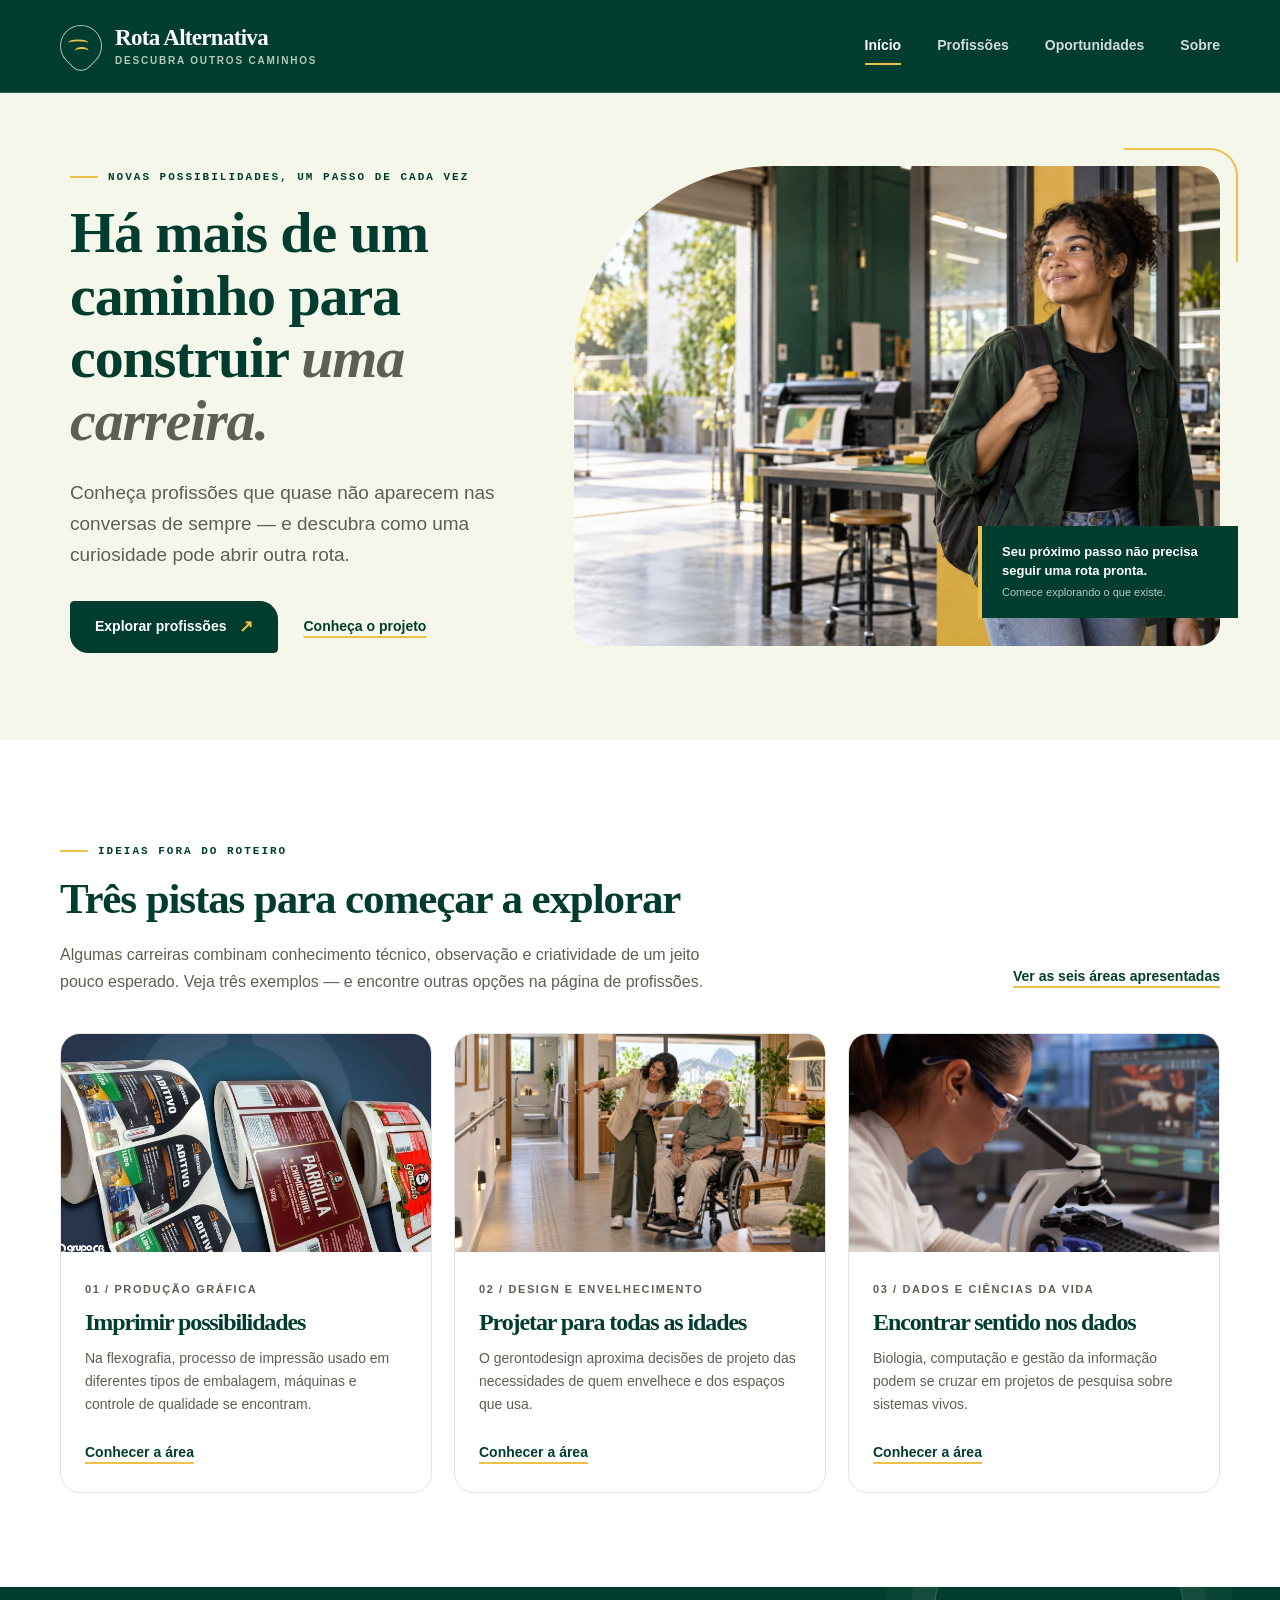
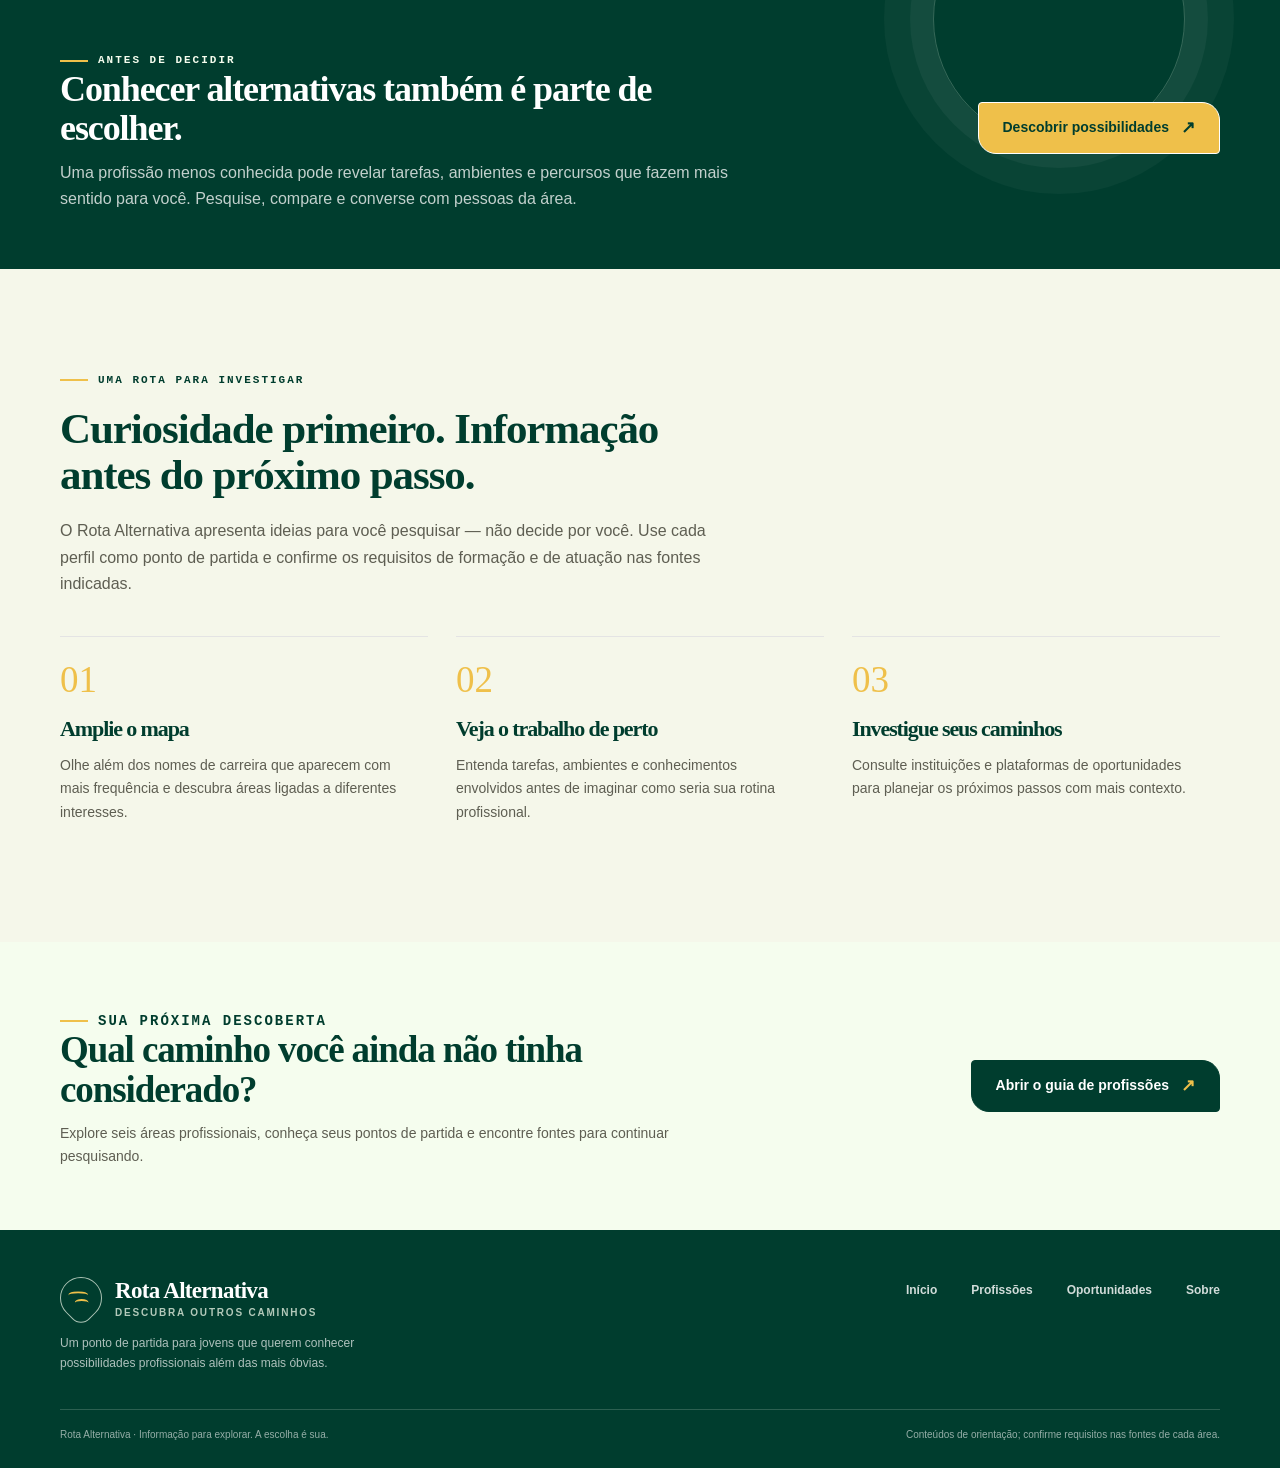
==== inicio.html @ d3d44b03 "Add initial HTML structure for inicio.html" ====
<!doctype html>
<html lang="pt-BR">
<head>
  <meta charset="utf-8">
  <meta name="viewport" content="width=device-width, initial-scale=1">
  <meta name="description" content="Conheça profissões pouco divulgadas e descubra outros caminhos para construir seu futuro profissional.">
  <title>Início | Rota Alternativa</title>
 <link rel="stylesheet" href="css/estilos.css">
</head>
<body>
  <a class="skip-link" href="#conteudo">Ir para o conteúdo principal</a>
  <header class="site-header">
    <div class="site-header__inner">
      <a class="brand" href="index.html" aria-label="Rota Alternativa — início">
        <span class="brand-mark" aria-hidden="true"></span>
        <span><span class="brand-name">Rota Alternativa</span><span class="brand-caption">Descubra outros caminhos</span></span>
      </a>
      <nav class="main-nav" aria-label="Navegação principal">
        <a href="index.html" aria-current="page">Início</a>
        <a href="profissoes.html">Profissões</a>
        <a href="oportunidades.html">Oportunidades</a>
        <a href="sobre.html">Sobre</a>
      </nav>
    </div>
  </header>

  <main id="conteudo">
    <section class="home-hero">
      <div class="container hero-layout">
        <div class="hero-copy">
          <p class="eyebrow">Novas possibilidades, um passo de cada vez</p>
          <h1>Há mais de um caminho para construir <span>uma carreira.</span></h1>
          <p class="lead">Conheça profissões que quase não aparecem nas conversas de sempre — e descubra como uma curiosidade pode abrir outra rota.</p>
          <div class="hero-actions">
            <a class="button" href="profissoes.html">Explorar profissões</a>
            <a class="text-link" href="sobre.html">Conheça o projeto</a>
          </div>
        </div>
        <figure class="hero-visual">
          <img src="img/hero.jpg" width="2560" height="1440" alt="Jovem profissional diante de uma oficina técnica iluminada, cercada por equipamentos de trabalho">
          <figcaption class="hero-visual__label">Seu próximo passo não precisa seguir uma rota pronta.<span>Comece explorando o que existe.</span></figcaption>
        </figure>
      </div>
    </section>

    <section class="section" aria-labelledby="destaques-titulo">
      <div class="container">
        <div class="section-heading-row">
          <div class="section-intro">
            <p class="eyebrow">Ideias fora do roteiro</p>
            <h2 id="destaques-titulo">Três pistas para começar a explorar</h2>
            <p>Algumas carreiras combinam conhecimento técnico, observação e criatividade de um jeito pouco esperado. Veja três exemplos — e encontre outras opções na página de profissões.</p>
          </div>
          <a class="text-link" href="profissoes.html">Ver as seis áreas apresentadas</a>
        </div>
        <div class="career-grid">
          <article class="career-card">
            <figure class="career-card__image">
              <img src="img/flexografia.jpg" width="2304" height="1536" loading="lazy" alt="Profissional acompanha uma impressora industrial de embalagens">
            </figure>
            <div class="career-card__body">
              <span class="card-index">01 / PRODUÇÃO GRÁFICA</span>
              <h3>Imprimir possibilidades</h3>
              <p>Na flexografia, processo de impressão usado em diferentes tipos de embalagem, máquinas e controle de qualidade se encontram.</p>
              <a class="text-link" href="profissoes.html#flexografia">Conhecer a área</a>
            </div>
          </article>
          <article class="career-card">
            <figure class="career-card__image">
              <img src="img/gerontodesign.jpg" width="2304" height="1536" loading="lazy" alt="Designer conversa com uma pessoa idosa em um ambiente residencial acessível">
            </figure>
            <div class="career-card__body">
              <span class="card-index">02 / DESIGN E ENVELHECIMENTO</span>
              <h3>Projetar para todas as idades</h3>
              <p>O gerontodesign aproxima decisões de projeto das necessidades de quem envelhece e dos espaços que usa.</p>
              <a class="text-link" href="profissoes.html#gerontodesign">Conhecer a área</a>
            </div>
          </article>
          <article class="career-card">
            <figure class="career-card__image">
              <img src="img/bioinformacionista.png" width="2304" height="1536" loading="lazy" alt="Pesquisadora analisa visualizações de dados genéticos em um laboratório">
            </figure>
            <div class="career-card__body">
              <span class="card-index">03 / DADOS E CIÊNCIAS DA VIDA</span>
              <h3>Encontrar sentido nos dados</h3>
              <p>Biologia, computação e gestão da informação podem se cruzar em projetos de pesquisa sobre sistemas vivos.</p>
              <a class="text-link" href="profissoes.html#bioinformacionista">Conhecer a área</a>
            </div>
          </article>
        </div>
      </div>
    </section>

    <section class="insight-band" aria-labelledby="explorar-titulo">
      <div class="container insight-band__inner">
        <div>
          <p class="eyebrow">Antes de decidir</p>
          <h2 id="explorar-titulo">Conhecer alternativas também é parte de escolher.</h2>
          <p>Uma profissão menos conhecida pode revelar tarefas, ambientes e percursos que fazem mais sentido para você. Pesquise, compare e converse com pessoas da área.</p>
        </div>
        <a class="button button--light" href="oportunidades.html">Descobrir possibilidades</a>
      </div>
    </section>

    <section class="section section--bege" aria-labelledby="metodo-titulo">
      <div class="container">
        <div class="section-intro">
          <p class="eyebrow">Uma rota para investigar</p>
          <h2 id="metodo-titulo">Curiosidade primeiro. Informação antes do próximo passo.</h2>
          <p>O Rota Alternativa apresenta ideias para você pesquisar — não decide por você. Use cada perfil como ponto de partida e confirme os requisitos de formação e de atuação nas fontes indicadas.</p>
        </div>
        <div class="value-grid">
          <article class="value-card">
            <span class="value-card__number">01</span>
            <h3>Amplie o mapa</h3>
            <p>Olhe além dos nomes de carreira que aparecem com mais frequência e descubra áreas ligadas a diferentes interesses.</p>
          </article>
          <article class="value-card">
            <span class="value-card__number">02</span>
            <h3>Veja o trabalho de perto</h3>
            <p>Entenda tarefas, ambientes e conhecimentos envolvidos antes de imaginar como seria sua rotina profissional.</p>
          </article>
          <article class="value-card">
            <span class="value-card__number">03</span>
            <h3>Investigue seus caminhos</h3>
            <p>Consulte instituições e plataformas de oportunidades para planejar os próximos passos com mais contexto.</p>
          </article>
        </div>
      </div>
    </section>

    <section class="closing-cta" aria-labelledby="cta-titulo">
      <div class="container closing-cta__inner">
        <div>
          <p class="eyebrow">Sua próxima descoberta</p>
          <h2 id="cta-titulo">Qual caminho você ainda não tinha considerado?</h2>
          <p>Explore seis áreas profissionais, conheça seus pontos de partida e encontre fontes para continuar pesquisando.</p>
        </div>
        <a class="button" href="profissoes.html">Abrir o guia de profissões</a>
      </div>
    </section>
  </main>

  <footer class="site-footer">
    <div class="container">
      <div class="site-footer__top">
        <div>
          <a class="brand" href="index.html" aria-label="Rota Alternativa — início">
            <span class="brand-mark" aria-hidden="true"></span>
            <span><span class="brand-name">Rota Alternativa</span><span class="brand-caption">Descubra outros caminhos</span></span>
          </a>
          <p class="footer-description">Um ponto de partida para jovens que querem conhecer possibilidades profissionais além das mais óbvias.</p>
        </div>
        <nav class="footer-links" aria-label="Navegação do rodapé">
          <a href="index.html">Início</a>
          <a href="profissoes.html">Profissões</a>
          <a href="oportunidades.html">Oportunidades</a>
          <a href="sobre.html">Sobre</a>
        </nav>
      </div>
      <div class="site-footer__bottom">
        <p>Rota Alternativa · Informação para explorar. A escolha é sua.</p>
        <p>Conteúdos de orientação; confirme requisitos nas fontes de cada área.</p>
      </div>
    </div>
  </footer>
</body>
</html>
---- css/estilos.css ----
:root {
  --verde-escuro: #003D2E;
  --verde-claro: #F5FDEE;
  --amarelo: #EFC04A;
  --bege: #F5F7EA;
  --branco: #FFFFFF;
  --cinza: #5E5E52;
  --cinza-claro: #E4E4E4;
  --sombra: 0 20px 54px rgba(0, 61, 46, .11);
  --raio-grande: 30px;
  --raio-medio: 20px;
}

* { box-sizing: border-box; }
html { scroll-behavior: smooth; -webkit-text-size-adjust: 100%; }
body {
  margin: 0;
  background: var(--branco);
  color: var(--verde-escuro);
  font-family: Arial, Helvetica, sans-serif;
  font-size: 16px;
  line-height: 1.65;
}
img { display: block; max-width: 100%; height: auto; }
a { color: inherit; }
button, a { -webkit-tap-highlight-color: transparent; }
:focus-visible { outline: 3px solid var(--amarelo); outline-offset: 4px; }

.skip-link {
  position: absolute;
  left: -10000px;
  top: 12px;
  z-index: 20;
  padding: 12px 16px;
  background: var(--amarelo);
  color: var(--verde-escuro);
  font-weight: 700;
}
.skip-link:focus { left: 16px; }

.site-header {
  position: relative;
  z-index: 5;
  background: var(--verde-escuro);
  color: var(--branco);
  border-bottom: 1px solid rgba(245, 253, 238, .16);
}
.site-header__inner {
  gap: 16px;
  width: min(1160px, calc(100% - 32px));
  min-height: 92px;
  margin: 0 auto;
  display: flex;
  align-items: center;
  justify-content: space-between;
}
.brand {
  display: inline-flex;
  align-items: center;
  gap: 13px;
  color: var(--branco);
  text-decoration: none;
}
.brand-mark {
  position: relative;
  display: block;
  width: 42px;
  height: 42px;
  flex: 0 0 42px;
  border: 1px solid rgba(245, 253, 238, .7);
  border-radius: 50% 50% 50% 12px;
  transform: rotate(-45deg);
}
.brand-mark::before,
.brand-mark::after {
  content: "";
  position: absolute;
  left: 10px;
  width: 20px;
  height: 6px;
  border-top: 2px solid var(--amarelo);
  border-radius: 50%;
  transform: rotate(45deg);
}
.brand-mark::before { top: 12px; }
.brand-mark::after { top: 20px; width: 14px; }
.brand-name {
  display: block;
  font-family: Georgia, "Times New Roman", serif;
  font-size: 23px;
  font-weight: 700;
  letter-spacing: -.7px;
  line-height: 1.05;
}
.brand-caption {
  display: block;
  margin-top: 5px;
  color: rgba(245, 253, 238, .73);
  font-size: 10px;
  font-weight: 700;
  letter-spacing: 1.8px;
  line-height: 1;
  text-transform: uppercase;
}
.main-nav { display: flex; align-items: center; gap: 36px; }
.main-nav a {
  position: relative;
  padding: 11px 0;
  color: rgba(255, 255, 255, .82);
  font-size: 14px;
  font-weight: 700;
  text-decoration: none;
  transition: color .18s ease;
}
.main-nav a::after {
  content: "";
  position: absolute;
  right: 0;
  bottom: 4px;
  left: 0;
  height: 2px;
  background: var(--amarelo);
  transform: scaleX(0);
  transform-origin: left center;
  transition: transform .18s ease;
}
.main-nav a:hover,
.main-nav a[aria-current="page"] { color: var(--branco); }
.main-nav a:hover::after,
.main-nav a[aria-current="page"]::after { transform: scaleX(1); }

.container { width: min(1160px, calc(100% - 32px)); margin: 0 auto; }
.eyebrow {
  font-family:monospace;
  display: inline-flex;
  align-items: center;
  gap: 10px;
  margin: 0 0 18px;
  color: var(--verde-escuro);
  font-size: 11px;
  font-weight: 800;
  letter-spacing: 2px;
  line-height: 1.3;
  text-transform: uppercase;
}
.eyebrow::before {
  content: "";
  width: 28px;
  height: 2px;
  background: var(--amarelo);
}
h1, h2, h3, h4, p { margin-top: 0; }
h1, h2, h3, h4 {
  overflow-wrap: break-word;
  color: var(--verde-escuro);
  font-family: Georgia, "Times New Roman", serif;
  font-weight: 700;
  letter-spacing: -1.1px;
  line-height: 1.08;
}
h1 { margin-bottom: 24px; font-size: 58px; }
h2 { margin-bottom: 20px; font-size: 43px; }
h3 { margin-bottom: 14px; font-size: 27px; }
h4 { margin-bottom: 10px; font-size: 19px; }
p { margin-bottom: 18px; color: var(--cinza); }
.lead { max-width: 590px; color: var(--cinza); font-size: 19px; line-height: 1.65; }
.section-intro { max-width: 680px; margin-bottom: 38px; }
.section-intro p:last-child { margin-bottom: 0; }
.section-kicker {
  display: block;
  margin-bottom: 12px;
  color: var(--cinza);
  font-size: 12px;
  font-weight: 700;
  letter-spacing: 1.4px;
  text-transform: uppercase;
}

.button {
  display: inline-flex;
  align-items: center;
  justify-content: center;
  gap: 12px;
  min-height: 52px;
  padding: 0 24px;
  border: 1px solid var(--verde-escuro);
  border-radius: 4px 18px 4px 18px;
  background: var(--verde-escuro);
  color: var(--branco);
  font-size: 14px;
  font-weight: 800;
  text-decoration: none;
  transition: background .18s ease, color .18s ease, transform .18s ease, box-shadow .18s ease;
}
.button::after { content: "↗"; color: var(--amarelo); font-size: 17px; }
.button:hover {
  transform: translateY(-2px);
  background: var(--amarelo);
  color: var(--verde-escuro);
  box-shadow: 0 10px 24px rgba(0, 61, 46, .12);
}
.button:hover::after { color: var(--verde-escuro); }
.button--light { border-color: var(--branco); background: var(--amarelo); color: var(--verde-escuro); }
.button--light::after { color: var(--verde-escuro); }
.button--light:hover { border-color: var(--amarelo); background: var(--amarelo); }
.text-link {
  display: inline-flex;
  align-items: center;
  gap: 8px;
  color: var(--verde-escuro);
  font-size: 14px;
  font-weight: 800;
  text-decoration-color: var(--amarelo);
  text-decoration-thickness: 2px;
  text-underline-offset: 5px;
}
.text-link:hover { color: var(--cinza); }

.home-hero {
  padding: 45px 0 65px;
  background: var(--bege);
  overflow: hidden;
}
.hero-layout {
  display: grid;
  grid-template-columns: 470px 1fr;
  align-items: center;
  gap: 44px;
  min-height: 510px;
}
.hero-copy { position: relative; z-index: 1; padding: 22px 0 22px 10px; }
.hero-copy h1 { max-width: 520px; }
.hero-copy h1 span { color: var(--cinza); font-style: italic; }
.hero-copy .lead { margin-bottom: 30px; }
.hero-actions { display: flex; align-items: center; gap: 26px; }
.hero-visual {
  position: relative;
  min-width: 0;
  height: 480px;
  border-radius: 200px 22px 22px 22px;
}
.hero-visual::before {
  content: "";
  position: absolute;
  top: -18px;
  right: -18px;
  width: 112px;
  height: 112px;
  border-top: 2px solid var(--amarelo);
  border-right: 2px solid var(--amarelo);
  border-radius: 0 28px 0 0;
}
.hero-visual img {
  width: 100%;
  height: 100%;
  border-radius: inherit;
  object-fit: cover;
  object-position: center;
}
.hero-visual__label {
  position: absolute;
  right: -18px;
  bottom: 28px;
  max-width: 260px;
  padding: 17px 20px;
  border-left: 4px solid var(--amarelo);
  background: var(--verde-escuro);
  color: var(--branco);
  font-size: 13px;
  font-weight: 700;
  line-height: 1.45;
}
.hero-visual__label span { display: block; margin-top: 5px; color: rgba(255,255,255,.72); font-size: 11px; font-weight: 400; }

.section { padding: 94px 0; }
.section--bege { background: var(--bege); }
.section--greenwash { background: var(--verde-claro); }
.section-heading-row {
  display: flex;
  align-items: end;
  justify-content: space-between;
  gap: 50px;
  margin-bottom: 38px;
}
.section-heading-row .section-intro { margin-bottom: 0; }
.section-heading-row .text-link { margin-bottom: 7px; white-space: nowrap; }
.career-grid { display: grid; grid-template-columns: repeat(3, 1fr); gap: 22px; }
.career-card {
  overflow: hidden;
  border: 1px solid var(--cinza-claro);
  border-radius: var(--raio-medio);
  background: var(--branco);
  transition: transform .2s ease, box-shadow .2s ease;
}
.career-card:hover { transform: translateY(-5px); box-shadow: var(--sombra); }
.career-card__image { height: 218px; overflow: hidden; }
.career-card__image img { width: 100%; height: 100%; object-fit: cover; transition: transform .35s ease; }
.career-card:hover .career-card__image img { transform: scale(1.035); }
.career-card__body { padding: 23px 24px 26px; }
.card-index {
  display: inline-block;
  margin-bottom: 12px;
  color: var(--cinza);
  font-size: 11px;
  font-weight: 800;
  letter-spacing: 1.6px;
}
.career-card__body h3 { margin-bottom: 11px; font-size: 24px; }
.career-card__body p { min-height: 76px; margin-bottom: 16px; font-size: 14px; }

.insight-band {
  position: relative;
  overflow: hidden;
  padding: 57px 0;
  background: var(--verde-escuro);
  color: var(--branco);
}
.insight-band::after {
  content: "";
  position: absolute;
  top: -94px;
  right: 95px;
  width: 250px;
  height: 250px;
  border: 1px solid rgba(245, 253, 238, .22);
  border-radius: 50%;
  box-shadow: 0 0 0 23px rgba(245, 253, 238, .045), 0 0 0 49px rgba(245, 253, 238, .035);
}
.insight-band__inner { position: relative; z-index: 1; display: flex; align-items: center; justify-content: space-between; gap: 70px; }
.insight-band h2 { max-width: 640px; margin-bottom: 12px; color: var(--branco); font-size: 36px; }
.insight-band p { max-width: 680px; margin-bottom: 0; color: rgba(255,255,255,.76); }
.insight-band .eyebrow { color: var(--verde-claro); }

.value-grid { display: grid; grid-template-columns: 1fr 1fr 1fr; gap: 28px; }
.value-card { padding: 24px 25px 24px 0; border-top: 1px solid var(--cinza-claro); }
.value-card__number { display: block; margin-bottom: 19px; color: var(--amarelo); font-family: Georgia, "Times New Roman", serif; font-size: 37px; line-height: 1; }
.value-card h3 { font-size: 22px; }
.value-card p { margin-bottom: 0; font-size: 14px; }

.page-hero {
  padding: 60px 0 66px;
  background: var(--bege);
}
.page-hero__layout { display: grid; grid-template-columns: 1fr 470px; align-items: center; gap: 70px; }
.page-hero h1 { max-width: 660px; font-size: 52px; }
.page-hero__image { height: 310px; overflow: hidden; border-radius: 22px 140px 22px 22px; box-shadow: var(--sombra); }
.page-hero__image img { width: 100%; height: 100%; object-fit: cover; }
.page-hero .lead { max-width: 610px; font-size: 17px; }

.profession-intro { padding: 77px 0 46px; }
.profession-intro__inner { display: flex; align-items: end; justify-content: space-between; gap: 60px; }
.profession-intro h2 { max-width: 630px; margin-bottom: 0; font-size: 39px; }
.profession-intro p { max-width: 400px; margin: 0 0 5px; font-size: 14px; }
.profession-list { padding: 0 0 90px; }
.profession-card {
  display: grid;
  grid-template-columns: 1fr 1.06fr;
  align-items: stretch;
  gap: 0;
  overflow: hidden;
  margin-bottom: 27px;
  border: 1px solid var(--cinza-claro);
  border-radius: var(--raio-grande);
  background: var(--branco);
}

.btn-group {
  display: flex !important;
  justify-content: center !important; 
  align-items: center !important;
  gap: 15px !important;               
  width: 100% !important;            
  margin-bottom: 25px !important;    
  background-color:#003D2E ;
  padding: 15px;
}


.btn-group a {
  display: inline-block !important;
  color:#003D2E!important;         
  background-color:#E4E4E4 !important; 
  padding: 8px 16px !important;      
  text-decoration: none !important;  
  border-radius: 50px !important;     
  font-family: 'Segoe UI', Tahoma, Geneva, Verdana, sans-serif !important; 
  font-size: 14px;
  transition: background-color 0.15s ease-in-out;
}


.btn-group a.active {
  background-color:#EFC04A !important; 
}

.profession-card--reverse { grid-template-columns: 1.06fr 1fr; }
.profession-card--reverse .profession-card__media { grid-column: 2; grid-row: 1; }
.profession-card--reverse .profession-card__content { grid-column: 1; grid-row: 1; }
.profession-card__media { position: relative; min-height: 495px; overflow: hidden; background: var(--verde-claro); }
.profession-card__media img { width: 100%; height: 100%; min-height: 495px; object-fit: cover; }
.profession-card__media figcaption {
  position: absolute;
  right: 17px;
  bottom: 17px;
  left: 17px;
  padding: 10px 13px;
  border-left: 3px solid var(--amarelo);
  background: rgba(0, 61, 46, .88);
  color: var(--branco);
  font-size: 11px;
  line-height: 1.45;
}
.profession-card__content { padding: 38px 42px 34px; }
.profession-card__content h2 { margin: 0 0 13px; font-size: 35px; }
.profession-card__content > p { font-size: 14px; }
.profession-card__eyebrow { margin-bottom: 10px; color: var(--cinza); font-size: 11px; font-weight: 800; letter-spacing: 1.4px; text-transform: uppercase; }
.profession-facts { display: grid; grid-template-columns: 1fr 1fr; gap: 16px 20px; margin: 25px 0 0; }
.profession-fact { padding-top: 13px; border-top: 1px solid var(--cinza-claro); }
.profession-fact--wide { grid-column: 1 / -1; }
.profession-fact h3 { margin-bottom: 7px; font-family: Arial, Helvetica, sans-serif; font-size: 11px; font-weight: 800; letter-spacing: .8px; line-height: 1.35; text-transform: uppercase; }
.profession-fact p { margin-bottom: 0; font-size: 12px; line-height: 1.55; }
.fact-list { margin: 0; padding-left: 17px; color: var(--cinza); font-size: 12px; line-height: 1.55; }
.fact-list li { margin: 0 0 5px; }
.qualification-note { margin-top: 18px; padding: 13px 15px; border-radius: 4px 14px 4px 14px; background: var(--verde-claro); color: var(--cinza); font-size: 11px; line-height: 1.55; }
.reference-mark { color: var(--verde-escuro); font-size: 11px; font-weight: 800; text-decoration-color: var(--amarelo); text-underline-offset: 2px; }

.quiz-intro { padding: 64px 0 48px; background: var(--bege); }
.quiz-intro__layout { display: grid; grid-template-columns: 1fr 500px; align-items: center; gap: 65px; }
.quiz-intro h1 { font-size: 50px; }
.quiz-intro__image { height: 315px; overflow: hidden; border-radius: 140px 22px 140px 22px; }
.quiz-intro__image img { width: 100%; height: 100%; object-fit: cover; }
.quiz-intro .lead { max-width: 570px; font-size: 17px; }
.quiz-section { padding: 76px 0 90px; }
.quiz-heading { display: flex; align-items: end; justify-content: space-between; gap: 55px; margin-bottom: 34px; }
.quiz-heading h2 { max-width: 550px; margin-bottom: 0; font-size: 39px; }
.quiz-heading p { max-width: 430px; margin-bottom: 4px; font-size: 14px; }
.quiz-question { margin: 0 0 20px; padding: 26px 28px 29px; border: 1px solid var(--cinza-claro); border-radius: var(--raio-medio); background: var(--branco); }
.quiz-question__heading { display: flex; align-items: baseline; gap: 14px; margin-bottom: 18px; }
.quiz-question__number {
    color: var(--amarelo);
    font-family: Georgia, "Times New Roman", serif;
    font-size: 27px;
    font-variant-numeric: lining-nums;
}
.quiz-question h3 { margin: 0; font-family: Arial, Helvetica, sans-serif; font-size: 18px; letter-spacing: -.35px; }
.quiz-options { display: grid; grid-template-columns: repeat(4, 1fr); gap: 11px; }
.quiz-option {
  display: flex;
  min-height: 62px;
  align-items: center;
  gap: 10px;
  padding: 12px 13px;
  border: 1px solid var(--cinza-claro);
  border-radius: 4px 14px 4px 14px;
  background: var(--verde-claro);
  color: var(--verde-escuro);
  font-size: 12px;
  font-weight: 700;
  line-height: 1.35;
  text-decoration: none;
  transition: border-color .18s ease, background .18s ease, transform .18s ease;
}
.quiz-option::after { content: "↗"; margin-left: auto; color: var(--cinza); font-size: 15px; }
.quiz-option:hover { transform: translateY(-2px); border-color: var(--amarelo); background: var(--amarelo); }
.quiz-disclaimer { margin: 21px 0 0; color: var(--cinza); font-size: 12px; }

.platform-section { padding: 82px 0 95px; background: var(--verde-claro); }
.platform-grid { display: grid; grid-template-columns: repeat(3, 1fr); gap: 17px; }
.platform-card {
  display: flex;
  min-height: 145px;
  align-items: flex-start;
  gap: 17px;
  padding: 21px;
  border: 1px solid rgba(0, 61, 46, .14);
  border-radius: 15px;
  background: var(--branco);
  text-decoration: none;
  transition: transform .18s ease, box-shadow .18s ease, border-color .18s ease;
}
.platform-card:hover { transform: translateY(-4px); border-color: var(--amarelo); box-shadow: var(--sombra); }
.platform-mark {
  display: flex;
  width: 53px;
  height: 53px;
  flex: 0 0 53px;
  align-items: center;
  justify-content: center;
  border: 1px solid var(--cinza-claro);
  border-radius: 16px 5px 16px 5px;
  background: var(--bege);
  color: var(--verde-escuro);
  font-family: Georgia, "Times New Roman", serif;
  font-size: 19px;
  font-weight: 700;
}
.platform-card h3 { margin: 3px 0 5px; font-family: Arial, Helvetica, sans-serif; font-size: 17px; letter-spacing: -.2px; }
.platform-card p { margin: 0; font-size: 12px; line-height: 1.5; }
.platform-card__arrow { display: block; margin-top: 9px; color: var(--verde-escuro); font-size: 11px; font-weight: 800; }

.about-hero { padding: 62px 0 75px; background: var(--bege); }
.about-hero__layout { display: grid; grid-template-columns: 1fr 490px; align-items: center; gap: 70px; }
.about-hero h1 { max-width: 620px; font-size: 53px; }
.about-hero__image { height: 360px; overflow: hidden; border-radius: 22px 145px 22px 22px; }
.about-hero__image img { width: 100%; height: 100%; object-fit: cover; }
.about-hero .lead { font-size: 17px; }
.about-content { padding: 88px 0 92px; }
.about-intro-grid { display: grid; grid-template-columns: 390px 1fr; gap: 82px; align-items: start; }
.about-aside { padding: 28px; border-top: 4px solid var(--amarelo); background: var(--verde-claro); }
.about-aside h2 { margin-bottom: 14px; font-size: 29px; }
.about-aside p { margin-bottom: 0; font-size: 14px; }
.about-prose h2 { margin-bottom: 21px; font-size: 37px; }
.about-prose p { font-size: 16px; }
.about-values { display: grid; grid-template-columns: repeat(3, 1fr); gap: 22px; margin-top: 55px; }
.about-value { padding: 24px 20px; border-top: 1px solid var(--cinza-claro); }
.about-value h3 { font-size: 21px; }
.about-value p { margin-bottom: 0; font-size: 13px; }
.sources-section { padding: 82px 0 95px; background: var(--bege); }
.sources-section h2 { font-size: 37px; }
.source-list { display: grid; grid-template-columns: 1fr 1fr; gap: 12px 34px; margin: 30px 0 0; padding: 0; list-style: none; }
.source-list li { padding: 15px 0; border-top: 1px solid var(--cinza-claro); }
.source-list a { color: var(--verde-escuro); font-size: 13px; font-weight: 700; text-decoration-color: var(--amarelo); text-underline-offset: 3px; }
.source-list a:hover { color: var(--cinza); }
.source-list span { display: block; margin-top: 5px; color: var(--cinza); font-size: 11px; line-height: 1.45; }

.closing-cta { padding: 62px 0; background: var(--verde-claro); }
.closing-cta__inner { display: flex; align-items: center; justify-content: space-between; gap: 45px; }
.closing-cta h2 { max-width: 680px; margin-bottom: 12px; font-size: 37px; }
.closing-cta p { max-width: 630px; margin-bottom: 0; font-size: 14px; }
.site-footer { padding: 47px 0 25px; background: var(--verde-escuro); color: var(--branco); }
.site-footer__top { display: flex; align-items: flex-start; justify-content: space-between; gap: 80px; padding-bottom: 35px; }
.site-footer .brand { margin-bottom: 15px; }
.footer-description { max-width: 350px; margin: 0; color: rgba(255,255,255,.68); font-size: 12px; }
.footer-links { display: flex; gap: 34px; padding-top: 4px; }
.footer-links a { color: rgba(255,255,255,.82); font-size: 12px; font-weight: 700; text-decoration: none; }
.footer-links a:hover { color: var(--amarelo); }
.site-footer__bottom { display: flex; justify-content: space-between; gap: 40px; padding-top: 17px; border-top: 1px solid rgba(245, 253, 238, .18); color: rgba(255,255,255,.58); font-size: 10px; }
.site-footer__bottom p { margin: 0; color: inherit; font-size: inherit; }

.inline-note { padding: 16px 18px; border-left: 3px solid var(--amarelo); background: var(--bege); color: var(--cinza); font-size: 12px; }
.tag {
  display: inline-flex;
  align-items: center;
  min-height: 27px;
  padding: 0 10px;
  border: 1px solid var(--cinza-claro);
  border-radius: 999px;
  background: var(--verde-claro);
  color: var(--verde-escuro);
  font-size: 10px;
  font-weight: 800;
  letter-spacing: .5px;
  text-transform: uppercase;
}


.profession-intro__inner h1 { max-width: 650px; margin-bottom: 0; font-size: 42px; }
.profession-intro__inner > p { max-width: 400px; margin: 0 0 5px; font-size: 14px; }
.platform-note { margin-top: 25px; }
.reference-note { margin-top: 28px; }
.sources-section > .container > h3 { margin: 43px 0 13px; font-family: Arial, Helvetica, sans-serif; font-size: 14px; letter-spacing: 1px; text-transform: uppercase; }
figure { margin: 0; }

/* ==========================================================
   RESPONSIVIDADE — vale para as quatro páginas
   ========================================================== */

/* Tablet e telas menores que o layout de desktop */
@media (max-width: 960px) {
  .site-header__inner { flex-wrap: wrap; padding: 16px 0; }
  .main-nav { gap: 26px; }

  .hero-layout { grid-template-columns: 1fr; gap: 36px; min-height: 0; }
  .hero-copy { padding: 8px 0; }
  .hero-visual { height: 400px; }
  .hero-visual::before { right: -10px; }
  .hero-visual__label { right: 0; }

  .section-heading-row,
  .profession-intro__inner,
  .quiz-heading { flex-direction: column; align-items: flex-start; gap: 20px; }
  .section-heading-row .text-link { margin-bottom: 0; white-space: normal; }

  .insight-band__inner,
  .closing-cta__inner { flex-direction: column; align-items: flex-start; gap: 28px; }

  .career-grid { grid-template-columns: repeat(2, 1fr); }

  .page-hero__layout,
  .quiz-intro__layout,
  .about-hero__layout { grid-template-columns: 1fr; gap: 36px; }
  .page-hero__image,
  .quiz-intro__image,
  .about-hero__image { height: 300px; }

  .about-intro-grid { grid-template-columns: 1fr; gap: 40px; }

  .profession-card,
  .profession-card--reverse { grid-template-columns: 1fr; }
  .profession-card--reverse .profession-card__media,
  .profession-card__media { grid-column: 1; grid-row: 1; min-height: 340px; }
  .profession-card--reverse .profession-card__content,
  .profession-card__content { grid-column: 1; grid-row: 2; }
  .profession-card__media img { min-height: 340px; }

  .quiz-options { grid-template-columns: repeat(2, 1fr); }
  .platform-grid { grid-template-columns: repeat(2, 1fr); }
  .source-list { grid-template-columns: 1fr; }

  .btn-group { flex-wrap: wrap; }

  .site-footer__top { flex-direction: column; gap: 28px; }
}

/* Celular */
@media (max-width: 600px) {
  h1,
  .page-hero h1,
  .profession-intro__inner h1,
  .quiz-intro h1,
  .about-hero h1 { font-size: 34px; letter-spacing: -.8px; }
  h2,
  .profession-intro h2,
  .quiz-heading h2,
  .insight-band h2,
  .closing-cta h2,
  .about-prose h2,
  .sources-section h2 { font-size: 28px; letter-spacing: -.7px; }
  .about-aside h2 { font-size: 25px; }
  h3 { font-size: 22px; }
  .lead,
  .page-hero .lead,
  .quiz-intro .lead,
  .about-hero .lead { font-size: 16px; }

  /* cabeçalho */
  .site-header__inner { flex-direction: column; align-items: flex-start; gap: 14px; }
  .brand-name { font-size: 21px; }
  .brand-caption { letter-spacing: 1.4px; }
  .main-nav { width: 100%; flex-wrap: wrap; gap: 4px 20px; }
  .main-nav a { padding: 9px 0; font-size: 13px; }

  /* espaçamento vertical das seções */
  .home-hero { padding: 28px 0 44px; }
  .section { padding: 56px 0; }
  .insight-band,
  .closing-cta { padding: 44px 0; }
  .profession-intro { padding: 44px 0 28px; }
  .profession-list { padding-bottom: 56px; }
  .quiz-intro { padding: 40px 0 32px; }
  .quiz-section { padding: 48px 0 56px; }
  .platform-section { padding: 52px 0 56px; }
  .about-hero { padding: 40px 0 48px; }
  .about-content { padding: 52px 0 56px; }
  .sources-section { padding: 52px 0 56px; }

  /* home */
  .hero-actions { flex-wrap: wrap; gap: 16px 22px; }
  .hero-actions .button,
  .closing-cta .button,
  .insight-band .button { width: 100%; }
  .hero-visual { height: 300px; border-radius: 110px 20px 20px 20px; }
  .hero-visual::before { top: -10px; right: 0; width: 70px; height: 70px; }
  .hero-visual__label { right: 12px; bottom: 12px; left: 12px; max-width: none; padding: 12px 14px; }
  .career-grid { grid-template-columns: 1fr; }
  .career-card__image { height: 200px; }
  .career-card__body p { min-height: 0; }
  .value-grid { grid-template-columns: 1fr; gap: 0; }
  .value-card { padding-right: 0; }

  /* hero das páginas internas */
  .page-hero__image,
  .quiz-intro__image,
  .about-hero__image { height: 220px; }

  /* filtro de profissões */
  .btn-group { gap: 10px !important; padding: 14px 16px !important; }
  .btn-group a { padding: 8px 14px !important; font-size: 13px; text-align: center; }

  /* cartões de profissão */
  .profession-card { margin-bottom: 20px; border-radius: 22px; }
  .profession-card__media,
  .profession-card--reverse .profession-card__media { min-height: 240px; }
  .profession-card__media img { min-height: 240px; }
  .profession-card__content { padding: 24px 20px; }
  .profession-card__content h2 { font-size: 26px; }
  .profession-facts { grid-template-columns: 1fr; }
  .qualification-note { overflow-wrap: anywhere; }

  /* quiz e plataformas */
  .quiz-question { padding: 20px 16px; }
  .quiz-question h3 { font-size: 16px; }
  .quiz-options { grid-template-columns: 1fr; }
  .platform-grid { grid-template-columns: 1fr; gap: 14px; }
  .platform-card { min-height: 0; padding: 18px; }
  .platform-card p { font-size: 13px; }

  /* sobre */
  .about-aside { padding: 22px; }
  .about-values { grid-template-columns: 1fr; gap: 0; margin-top: 36px; }
  .source-list { gap: 0; }
  .source-list li { overflow-wrap: anywhere; }

  /* rodapé */
  .footer-links { flex-wrap: wrap; gap: 12px 22px; }
  .site-footer__bottom { flex-direction: column; gap: 10px; }
}
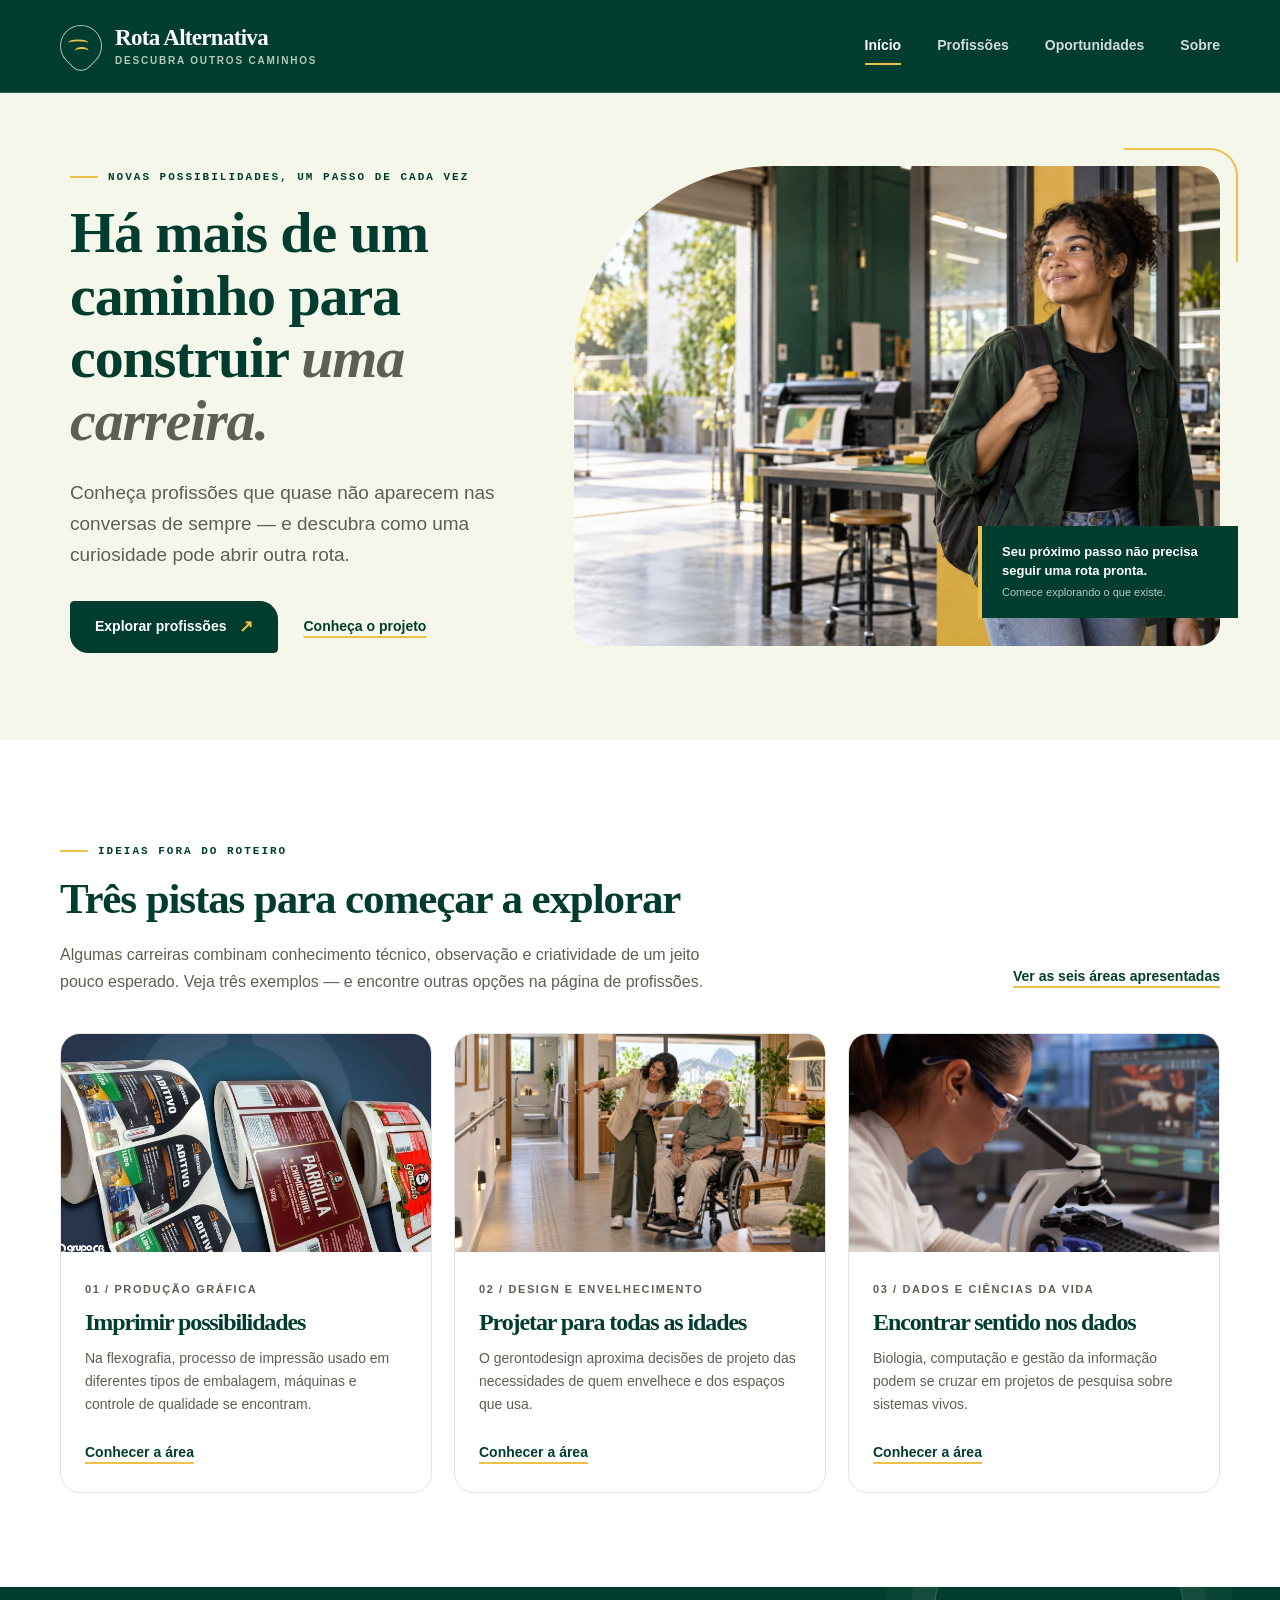
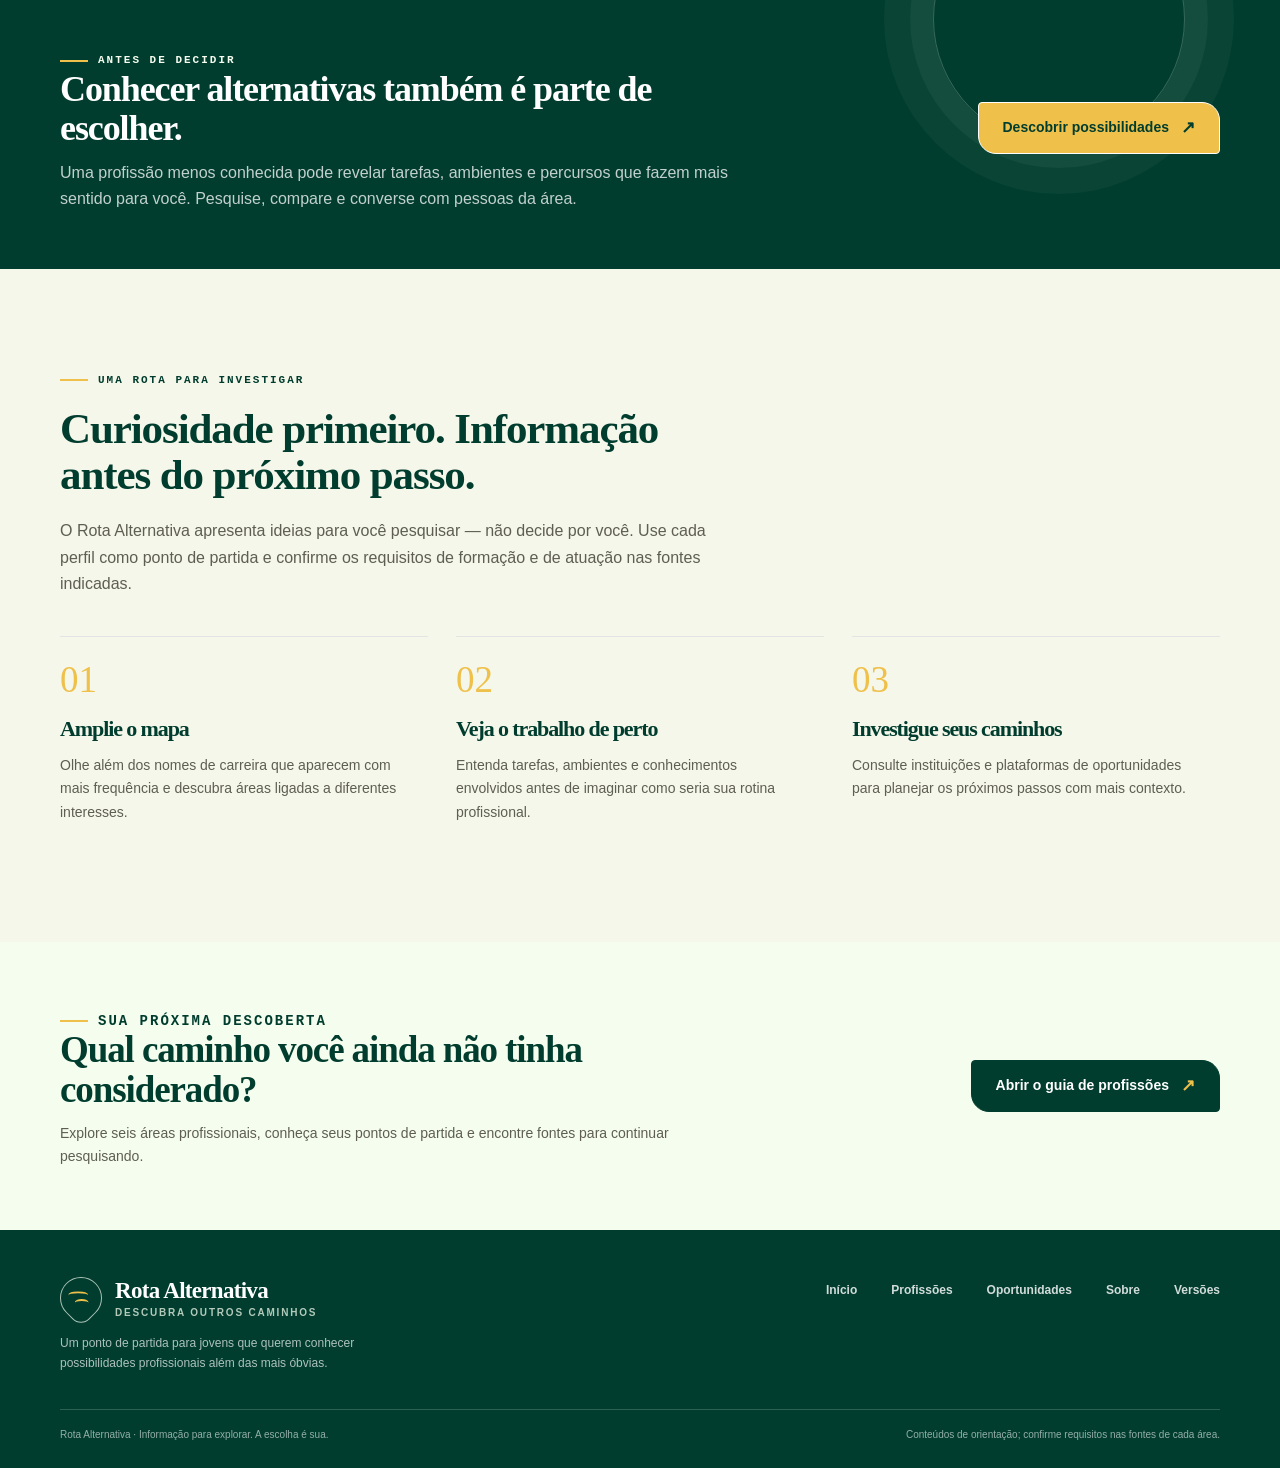
==== commit 365de364: "Update links to point to inicio.html" ====
--- a/inicio.html
+++ b/inicio.html
@@ -16,7 +16,7 @@
         <span><span class="brand-name">Rota Alternativa</span><span class="brand-caption">Descubra outros caminhos</span></span>
       </a>
       <nav class="main-nav" aria-label="Navegação principal">
-        <a href="index.html" aria-current="page">Início</a>
+        <a href="inicio.html" aria-current="page">Início</a>
         <a href="profissoes.html">Profissões</a>
         <a href="oportunidades.html">Oportunidades</a>
         <a href="sobre.html">Sobre</a>
@@ -152,10 +152,11 @@
           <p class="footer-description">Um ponto de partida para jovens que querem conhecer possibilidades profissionais além das mais óbvias.</p>
         </div>
         <nav class="footer-links" aria-label="Navegação do rodapé">
-          <a href="index.html">Início</a>
+          <a href="inicio.html">Início</a>
           <a href="profissoes.html">Profissões</a>
           <a href="oportunidades.html">Oportunidades</a>
           <a href="sobre.html">Sobre</a>
+          <a href="index.html">Versões</a>
         </nav>
       </div>
       <div class="site-footer__bottom">
